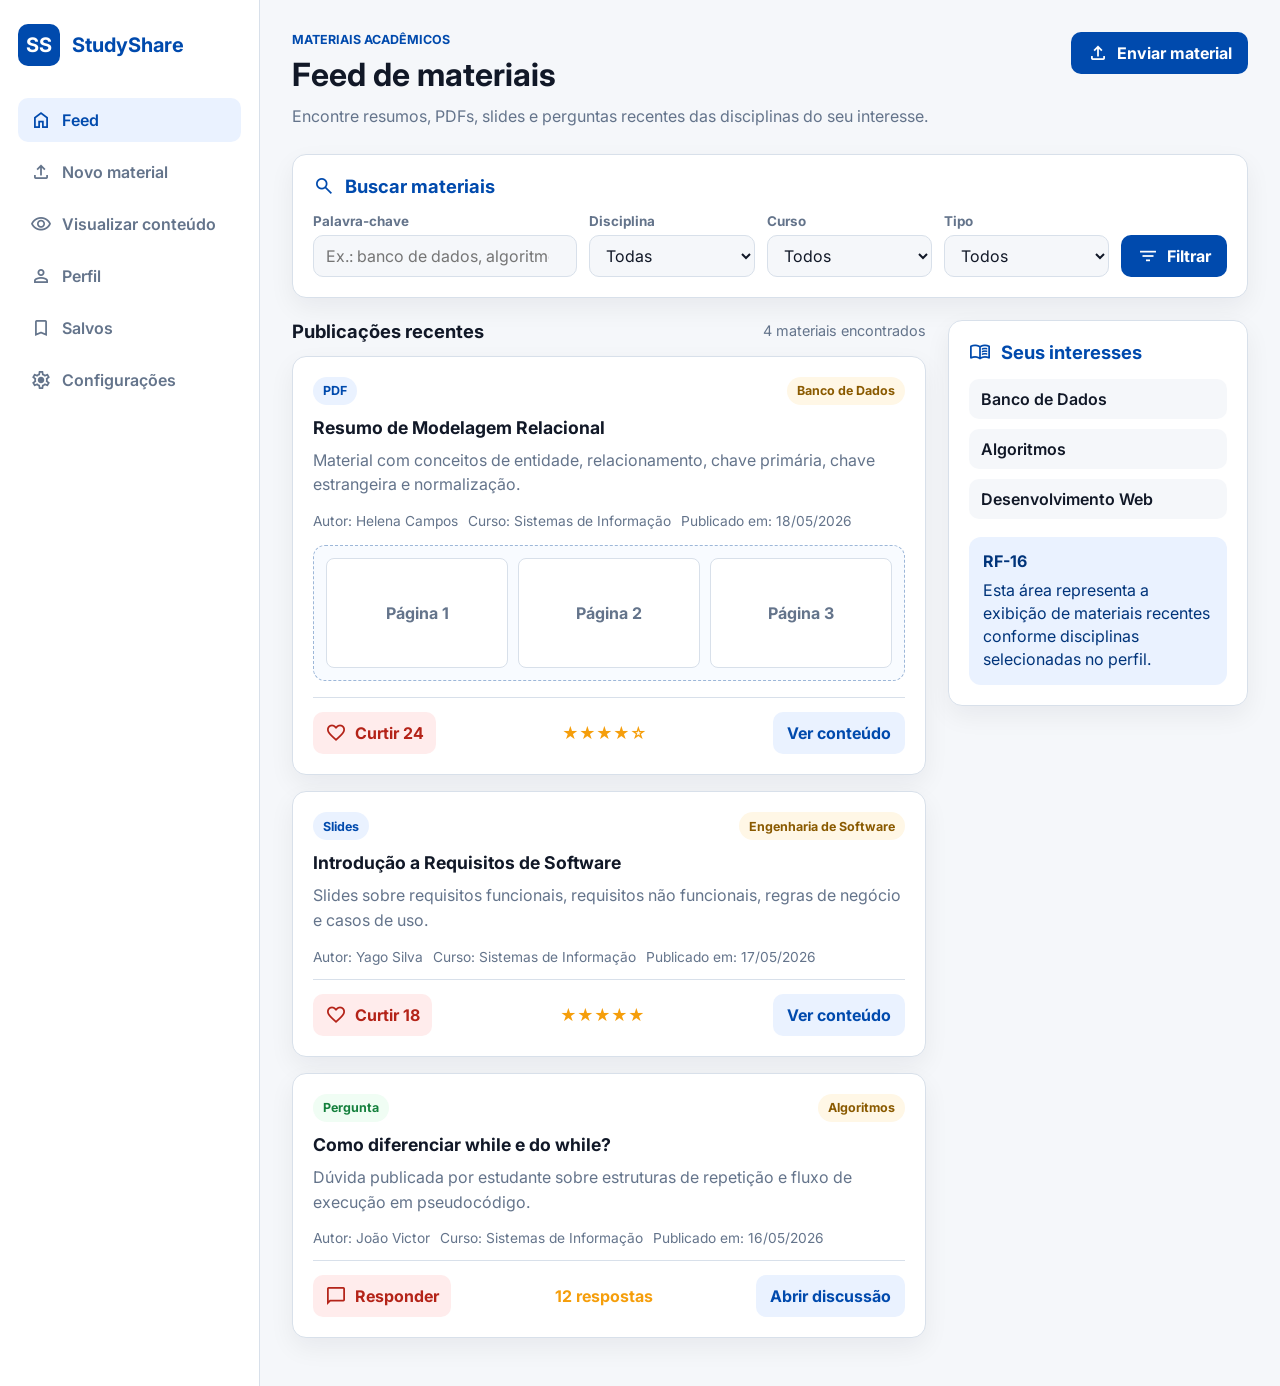
==== src/feed/index.html @ 22728f2d "Renomeia tela de feed para index" ====
<!DOCTYPE html>
<html lang="pt-BR">
<head>
  <meta charset="UTF-8">
  <meta name="viewport" content="width=device-width, initial-scale=1.0">
  <title>StudyShare - Feed</title>
  <link rel="preconnect" href="https://fonts.googleapis.com">
  <link rel="preconnect" href="https://fonts.gstatic.com" crossorigin>
  <link href="https://fonts.googleapis.com/css2?family=Inter:wght@400;500;600;700&display=swap" rel="stylesheet">
  <link href="https://fonts.googleapis.com/css2?family=Material+Symbols+Outlined&icon_names=home,search,settings,person,upload,bookmark,favorite,visibility,filter_list,download,star,description,menu_book,chat_bubble&display=block" rel="stylesheet">
  <link rel="stylesheet" href="feed.css">
</head>
<body>
  <aside class="sidebar">
    <a class="brand" href="index.html" aria-label="Página inicial StudyShare">
      <span class="brand-logo">SS</span>
      <span>StudyShare</span>
    </a>

    <nav class="side-nav" aria-label="Navegação principal">
      <a class="nav-item active" href="index.html">
        <span class="material-symbols-outlined">home</span>
        Feed
      </a>
      <a class="nav-item" href="../uploadArquivos/uploadArquivos.php">
        <span class="material-symbols-outlined">upload</span>
        Novo material
      </a>
      <a class="nav-item" href="../visualizacao-conteudo/visualizacao-conteudo.html">
        <span class="material-symbols-outlined">visibility</span>
        Visualizar conteúdo
      </a>
      <a class="nav-item" href="../login-e-perfil/perfil-usuario.html">
        <span class="material-symbols-outlined">person</span>
        Perfil
      </a>
      <a class="nav-item" href="#">
        <span class="material-symbols-outlined">bookmark</span>
        Salvos
      </a>
      <a class="nav-item" href="#">
        <span class="material-symbols-outlined">settings</span>
        Configurações
      </a>
    </nav>
  </aside>

  <main class="main-content">
    <header class="page-header">
      <div>
        <p class="eyebrow">Materiais acadêmicos</p>
        <h1>Feed de materiais</h1>
        <p class="header-description">
          Encontre resumos, PDFs, slides e perguntas recentes das disciplinas do seu interesse.
        </p>
      </div>

      <a class="primary-action" href="../uploadArquivos/uploadArquivos.php">
        <span class="material-symbols-outlined">upload</span>
        Enviar material
      </a>
    </header>

    <section class="search-panel" aria-labelledby="search-title">
      <div class="section-title">
        <span class="material-symbols-outlined">search</span>
        <h2 id="search-title">Buscar materiais</h2>
      </div>

      <form class="filters">
        <label class="field field-large">
          <span>Palavra-chave</span>
          <input type="search" name="busca" placeholder="Ex.: banco de dados, algoritmo, HTML">
        </label>

        <label class="field">
          <span>Disciplina</span>
          <select name="disciplina">
            <option>Todas</option>
            <option>Banco de Dados</option>
            <option>Algoritmos</option>
            <option>Engenharia de Software</option>
            <option>Desenvolvimento Web</option>
          </select>
        </label>

        <label class="field">
          <span>Curso</span>
          <select name="curso">
            <option>Todos</option>
            <option>Sistemas de Informação</option>
            <option>Análise e Desenvolvimento de Sistemas</option>
          </select>
        </label>

        <label class="field">
          <span>Tipo</span>
          <select name="tipo">
            <option>Todos</option>
            <option>PDF</option>
            <option>Resumo</option>
            <option>Slides</option>
            <option>Pergunta</option>
          </select>
        </label>

        <button class="filter-button" type="submit">
          <span class="material-symbols-outlined">filter_list</span>
          Filtrar
        </button>
      </form>
    </section>

    <section class="content-layout">
      <div class="feed-column">
        <div class="section-heading">
          <h2>Publicações recentes</h2>
          <span>4 materiais encontrados</span>
        </div>

        <article class="material-card">
          <div class="card-topline">
            <span class="tag">PDF</span>
            <span class="discipline">Banco de Dados</span>
          </div>
          <h3>Resumo de Modelagem Relacional</h3>
          <p>
            Material com conceitos de entidade, relacionamento, chave primária, chave estrangeira e normalização.
          </p>

          <div class="material-meta">
            <span>Autor: Helena Campos</span>
            <span>Curso: Sistemas de Informação</span>
            <span>Publicado em: 18/05/2026</span>
          </div>

          <div class="pdf-preview" aria-label="Prévia das primeiras páginas do PDF">
            <div class="preview-page">Página 1</div>
            <div class="preview-page">Página 2</div>
            <div class="preview-page">Página 3</div>
          </div>

          <footer class="card-actions">
            <button type="button">
              <span class="material-symbols-outlined">favorite</span>
              Curtir 24
            </button>
            <span class="rating" aria-label="Avaliação 4 de 5">★★★★☆</span>
            <a href="../visualizacao-conteudo/visualizacao-conteudo.html">
              Ver conteúdo
            </a>
          </footer>
        </article>

        <article class="material-card">
          <div class="card-topline">
            <span class="tag">Slides</span>
            <span class="discipline">Engenharia de Software</span>
          </div>
          <h3>Introdução a Requisitos de Software</h3>
          <p>
            Slides sobre requisitos funcionais, requisitos não funcionais, regras de negócio e casos de uso.
          </p>

          <div class="material-meta">
            <span>Autor: Yago Silva</span>
            <span>Curso: Sistemas de Informação</span>
            <span>Publicado em: 17/05/2026</span>
          </div>

          <footer class="card-actions">
            <button type="button">
              <span class="material-symbols-outlined">favorite</span>
              Curtir 18
            </button>
            <span class="rating" aria-label="Avaliação 5 de 5">★★★★★</span>
            <a href="../visualizacao-conteudo/visualizacao-conteudo.html">
              Ver conteúdo
            </a>
          </footer>
        </article>

        <article class="material-card question-card">
          <div class="card-topline">
            <span class="tag">Pergunta</span>
            <span class="discipline">Algoritmos</span>
          </div>
          <h3>Como diferenciar while e do while?</h3>
          <p>
            Dúvida publicada por estudante sobre estruturas de repetição e fluxo de execução em pseudocódigo.
          </p>

          <div class="material-meta">
            <span>Autor: João Victor</span>
            <span>Curso: Sistemas de Informação</span>
            <span>Publicado em: 16/05/2026</span>
          </div>

          <footer class="card-actions">
            <button type="button">
              <span class="material-symbols-outlined">chat_bubble</span>
              Responder
            </button>
            <span class="rating">12 respostas</span>
            <a href="../visualizacao-conteudo/visualizacao-conteudo.html">
              Abrir discussão
            </a>
          </footer>
        </article>
      </div>

      <aside class="interest-panel" aria-labelledby="interests-title">
        <div class="section-title">
          <span class="material-symbols-outlined">menu_book</span>
          <h2 id="interests-title">Seus interesses</h2>
        </div>

        <ul class="interest-list">
          <li>Banco de Dados</li>
          <li>Algoritmos</li>
          <li>Desenvolvimento Web</li>
        </ul>

        <div class="summary-card">
          <strong>RF-16</strong>
          <p>
            Esta área representa a exibição de materiais recentes conforme disciplinas selecionadas no perfil.
          </p>
        </div>
      </aside>
    </section>
  </main>
</body>
</html>
---- src/feed/feed.css ----
:root {
  --primary: #004AAD;
  --primary-dark: #00347A;
  --background: #F5F7FA;
  --surface: #FFFFFF;
  --text: #111827;
  --muted: #64748B;
  --line: #D8E0EA;
  --soft-blue: #EAF2FF;
  --warning: #F59E0B;
}

* {
  box-sizing: border-box;
}

body {
  margin: 0;
  min-height: 100vh;
  background: var(--background);
  color: var(--text);
  font-family: "Inter", Arial, sans-serif;
  display: flex;
}

a {
  color: inherit;
  text-decoration: none;
}

button,
input,
select {
  font: inherit;
}

.material-symbols-outlined {
  font-size: 22px;
  line-height: 1;
  vertical-align: middle;
}

.sidebar {
  width: 260px;
  min-height: 100vh;
  padding: 24px 18px;
  background: var(--surface);
  border-right: 1px solid var(--line);
  position: sticky;
  top: 0;
}

.brand {
  display: flex;
  align-items: center;
  gap: 12px;
  margin-bottom: 32px;
  color: var(--primary);
  font-size: 1.25rem;
  font-weight: 700;
}

.brand-logo {
  display: grid;
  place-items: center;
  width: 42px;
  height: 42px;
  border-radius: 10px;
  background: var(--primary);
  color: #fff;
}

.side-nav {
  display: grid;
  gap: 8px;
}

.nav-item {
  display: flex;
  align-items: center;
  gap: 10px;
  min-height: 44px;
  padding: 10px 12px;
  border-radius: 10px;
  color: var(--muted);
  font-weight: 600;
}

.nav-item:hover,
.nav-item.active {
  background: var(--soft-blue);
  color: var(--primary);
}

.main-content {
  flex: 1;
  min-width: 0;
  padding: 32px;
}

.page-header {
  display: flex;
  align-items: flex-start;
  justify-content: space-between;
  gap: 24px;
  margin-bottom: 24px;
}

.eyebrow {
  margin: 0 0 8px;
  color: var(--primary);
  font-size: 0.78rem;
  font-weight: 700;
  text-transform: uppercase;
}

h1,
h2,
h3,
p {
  margin-top: 0;
}

h1 {
  margin-bottom: 10px;
  font-size: 2rem;
}

h2 {
  margin-bottom: 0;
  font-size: 1.15rem;
}

h3 {
  margin-bottom: 10px;
  font-size: 1.1rem;
}

.header-description {
  max-width: 680px;
  margin-bottom: 0;
  color: var(--muted);
  line-height: 1.6;
}

.primary-action,
.filter-button,
.card-actions button,
.card-actions a {
  display: inline-flex;
  align-items: center;
  justify-content: center;
  gap: 8px;
  min-height: 42px;
  border: 0;
  border-radius: 10px;
  cursor: pointer;
  font-weight: 700;
}

.primary-action,
.filter-button {
  padding: 0 16px;
  background: var(--primary);
  color: #fff;
}

.primary-action:hover,
.filter-button:hover {
  background: var(--primary-dark);
}

.search-panel,
.material-card,
.interest-panel {
  background: var(--surface);
  border: 1px solid var(--line);
  border-radius: 14px;
  box-shadow: 0 10px 26px rgba(15, 23, 42, 0.06);
}

.search-panel {
  padding: 20px;
  margin-bottom: 22px;
}

.section-title,
.section-heading {
  display: flex;
  align-items: center;
  gap: 10px;
}

.section-title {
  margin-bottom: 16px;
  color: var(--primary);
}

.section-heading {
  justify-content: space-between;
  margin-bottom: 14px;
}

.section-heading span {
  color: var(--muted);
  font-size: 0.9rem;
}

.filters {
  display: grid;
  grid-template-columns: minmax(240px, 1.6fr) repeat(3, minmax(150px, 1fr)) auto;
  gap: 12px;
  align-items: end;
}

.field {
  display: grid;
  gap: 6px;
}

.field span {
  color: var(--muted);
  font-size: 0.84rem;
  font-weight: 700;
}

.field input,
.field select {
  width: 100%;
  min-height: 42px;
  padding: 9px 12px;
  border: 1px solid var(--line);
  border-radius: 10px;
  background: var(--background);
  color: var(--text);
}

.content-layout {
  display: grid;
  grid-template-columns: minmax(0, 1fr) 300px;
  gap: 22px;
  align-items: start;
}

.feed-column {
  min-width: 0;
}

.material-card {
  padding: 20px;
  margin-bottom: 16px;
}

.card-topline,
.material-meta,
.card-actions {
  display: flex;
  align-items: center;
  flex-wrap: wrap;
  gap: 10px;
}

.card-topline {
  justify-content: space-between;
  margin-bottom: 12px;
}

.tag,
.discipline {
  display: inline-flex;
  align-items: center;
  min-height: 28px;
  padding: 5px 10px;
  border-radius: 999px;
  font-size: 0.78rem;
  font-weight: 700;
}

.tag {
  background: var(--soft-blue);
  color: var(--primary);
}

.discipline {
  background: #FFF7E6;
  color: #8A5A00;
}

.material-card p {
  color: var(--muted);
  line-height: 1.55;
}

.material-meta {
  margin: 14px 0;
  color: var(--muted);
  font-size: 0.86rem;
}

.pdf-preview {
  display: grid;
  grid-template-columns: repeat(3, 1fr);
  gap: 10px;
  margin: 16px 0;
  padding: 12px;
  border: 1px dashed #9DB7D8;
  border-radius: 12px;
  background: #F8FBFF;
}

.preview-page {
  display: grid;
  place-items: center;
  min-height: 110px;
  border: 1px solid var(--line);
  border-radius: 8px;
  background: #fff;
  color: var(--muted);
  font-weight: 700;
}

.card-actions {
  justify-content: space-between;
  padding-top: 14px;
  border-top: 1px solid var(--line);
}

.card-actions button {
  padding: 0 12px;
  background: #FFECEC;
  color: #B42318;
}

.card-actions a {
  padding: 0 14px;
  background: var(--soft-blue);
  color: var(--primary);
}

.rating {
  color: var(--warning);
  font-weight: 700;
}

.question-card .tag {
  background: #F0FDF4;
  color: #15803D;
}

.interest-panel {
  padding: 20px;
  position: sticky;
  top: 24px;
}

.interest-list {
  display: grid;
  gap: 10px;
  padding: 0;
  margin: 0 0 18px;
  list-style: none;
}

.interest-list li {
  padding: 10px 12px;
  border-radius: 10px;
  background: var(--background);
  font-weight: 600;
}

.summary-card {
  padding: 14px;
  border-radius: 12px;
  background: var(--soft-blue);
  color: var(--primary-dark);
}

.summary-card p {
  margin: 8px 0 0;
  color: var(--primary-dark);
  line-height: 1.45;
}

@media (max-width: 980px) {
  body {
    display: block;
  }

  .sidebar {
    position: static;
    width: 100%;
    min-height: auto;
    border-right: 0;
    border-bottom: 1px solid var(--line);
  }

  .side-nav {
    grid-template-columns: repeat(auto-fit, minmax(160px, 1fr));
  }

  .main-content {
    padding: 22px;
  }

  .page-header,
  .content-layout {
    grid-template-columns: 1fr;
  }

  .page-header {
    display: grid;
  }

  .filters {
    grid-template-columns: 1fr;
  }

  .interest-panel {
    position: static;
  }
}

@media (max-width: 640px) {
  .pdf-preview {
    grid-template-columns: 1fr;
  }

  .card-actions {
    align-items: stretch;
    flex-direction: column;
  }

  .card-actions button,
  .card-actions a {
    width: 100%;
  }
}
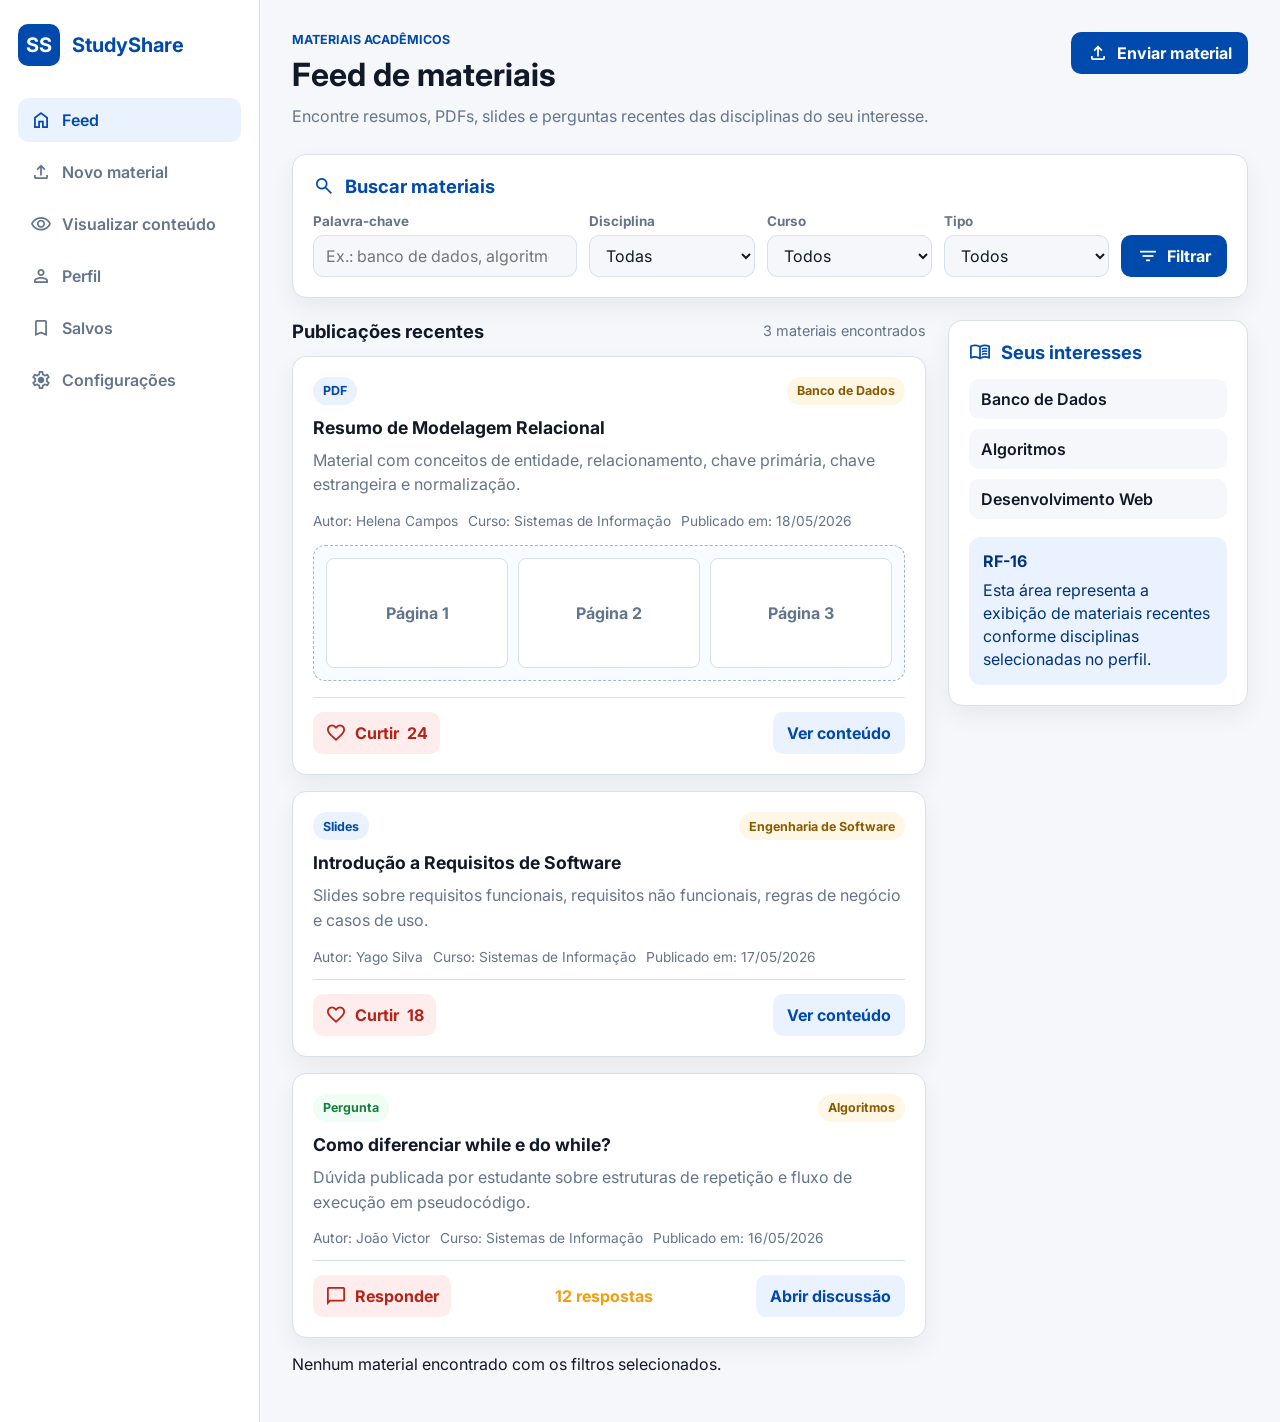
==== commit 5a419d62: "Integra JavaScript na tela de feed" ====
--- a/src/feed/index.html
+++ b/src/feed/index.html
@@ -9,6 +9,7 @@
   <link href="https://fonts.googleapis.com/css2?family=Inter:wght@400;500;600;700&display=swap" rel="stylesheet">
   <link href="https://fonts.googleapis.com/css2?family=Material+Symbols+Outlined&icon_names=home,search,settings,person,upload,bookmark,favorite,visibility,filter_list,download,star,description,menu_book,chat_bubble&display=block" rel="stylesheet">
   <link rel="stylesheet" href="feed.css">
+  <script src="feed.js" defer></script>
 </head>
 <body>
   <aside class="sidebar">
@@ -67,16 +68,16 @@
         <h2 id="search-title">Buscar materiais</h2>
       </div>
 
-      <form class="filters">
+      <form class="filters" id="feedFilters">
         <label class="field field-large">
           <span>Palavra-chave</span>
-          <input type="search" name="busca" placeholder="Ex.: banco de dados, algoritmo, HTML">
+          <input id="searchInput" type="search" name="busca" placeholder="Ex.: banco de dados, algoritmo, HTML">
         </label>
 
         <label class="field">
           <span>Disciplina</span>
-          <select name="disciplina">
-            <option>Todas</option>
+          <select id="disciplineFilter" name="disciplina">
+            <option value="">Todas</option>
             <option>Banco de Dados</option>
             <option>Algoritmos</option>
             <option>Engenharia de Software</option>
@@ -86,8 +87,8 @@
 
         <label class="field">
           <span>Curso</span>
-          <select name="curso">
-            <option>Todos</option>
+          <select id="courseFilter" name="curso">
+            <option value="">Todos</option>
             <option>Sistemas de Informação</option>
             <option>Análise e Desenvolvimento de Sistemas</option>
           </select>
@@ -95,8 +96,8 @@
 
         <label class="field">
           <span>Tipo</span>
-          <select name="tipo">
-            <option>Todos</option>
+          <select id="typeFilter" name="tipo">
+            <option value="">Todos</option>
             <option>PDF</option>
             <option>Resumo</option>
             <option>Slides</option>
@@ -115,10 +116,19 @@
       <div class="feed-column">
         <div class="section-heading">
           <h2>Publicações recentes</h2>
-          <span>4 materiais encontrados</span>
+          <span id="resultCount">3 materiais encontrados</span>
         </div>
 
-        <article class="material-card">
+        <article
+          class="material-card js-material-card"
+          data-id="material-1"
+          data-title="Resumo de Modelagem Relacional"
+          data-description="Material com conceitos de entidade, relacionamento, chave primária, chave estrangeira e normalização."
+          data-type="PDF"
+          data-discipline="Banco de Dados"
+          data-course="Sistemas de Informação"
+          data-author="Helena Campos"
+        >
           <div class="card-topline">
             <span class="tag">PDF</span>
             <span class="discipline">Banco de Dados</span>
@@ -141,18 +151,28 @@
           </div>
 
           <footer class="card-actions">
-            <button type="button">
+            <button class="like-button" type="button" data-base-likes="24" aria-pressed="false">
               <span class="material-symbols-outlined">favorite</span>
-              Curtir 24
+              <span class="like-label">Curtir</span>
+              <span class="like-count">24</span>
             </button>
-            <span class="rating" aria-label="Avaliação 4 de 5">★★★★☆</span>
+            <span class="rating js-rating" data-rating="4" aria-label="Avaliação 4 de 5"></span>
             <a href="../visualizacao-conteudo/visualizacao-conteudo.html">
               Ver conteúdo
             </a>
           </footer>
         </article>
 
-        <article class="material-card">
+        <article
+          class="material-card js-material-card"
+          data-id="material-2"
+          data-title="Introdução a Requisitos de Software"
+          data-description="Slides sobre requisitos funcionais, requisitos não funcionais, regras de negócio e casos de uso."
+          data-type="Slides"
+          data-discipline="Engenharia de Software"
+          data-course="Sistemas de Informação"
+          data-author="Yago Silva"
+        >
           <div class="card-topline">
             <span class="tag">Slides</span>
             <span class="discipline">Engenharia de Software</span>
@@ -169,18 +189,28 @@
           </div>
 
           <footer class="card-actions">
-            <button type="button">
+            <button class="like-button" type="button" data-base-likes="18" aria-pressed="false">
               <span class="material-symbols-outlined">favorite</span>
-              Curtir 18
+              <span class="like-label">Curtir</span>
+              <span class="like-count">18</span>
             </button>
-            <span class="rating" aria-label="Avaliação 5 de 5">★★★★★</span>
+            <span class="rating js-rating" data-rating="5" aria-label="Avaliação 5 de 5"></span>
             <a href="../visualizacao-conteudo/visualizacao-conteudo.html">
               Ver conteúdo
             </a>
           </footer>
         </article>
 
-        <article class="material-card question-card">
+        <article
+          class="material-card question-card js-material-card"
+          data-id="question-1"
+          data-title="Como diferenciar while e do while?"
+          data-description="Dúvida publicada por estudante sobre estruturas de repetição e fluxo de execução em pseudocódigo."
+          data-type="Pergunta"
+          data-discipline="Algoritmos"
+          data-course="Sistemas de Informação"
+          data-author="João Victor"
+        >
           <div class="card-topline">
             <span class="tag">Pergunta</span>
             <span class="discipline">Algoritmos</span>
@@ -207,6 +237,8 @@
             </a>
           </footer>
         </article>
+
+        <p class="empty-state" id="emptyState">Nenhum material encontrado com os filtros selecionados.</p>
       </div>
 
       <aside class="interest-panel" aria-labelledby="interests-title">
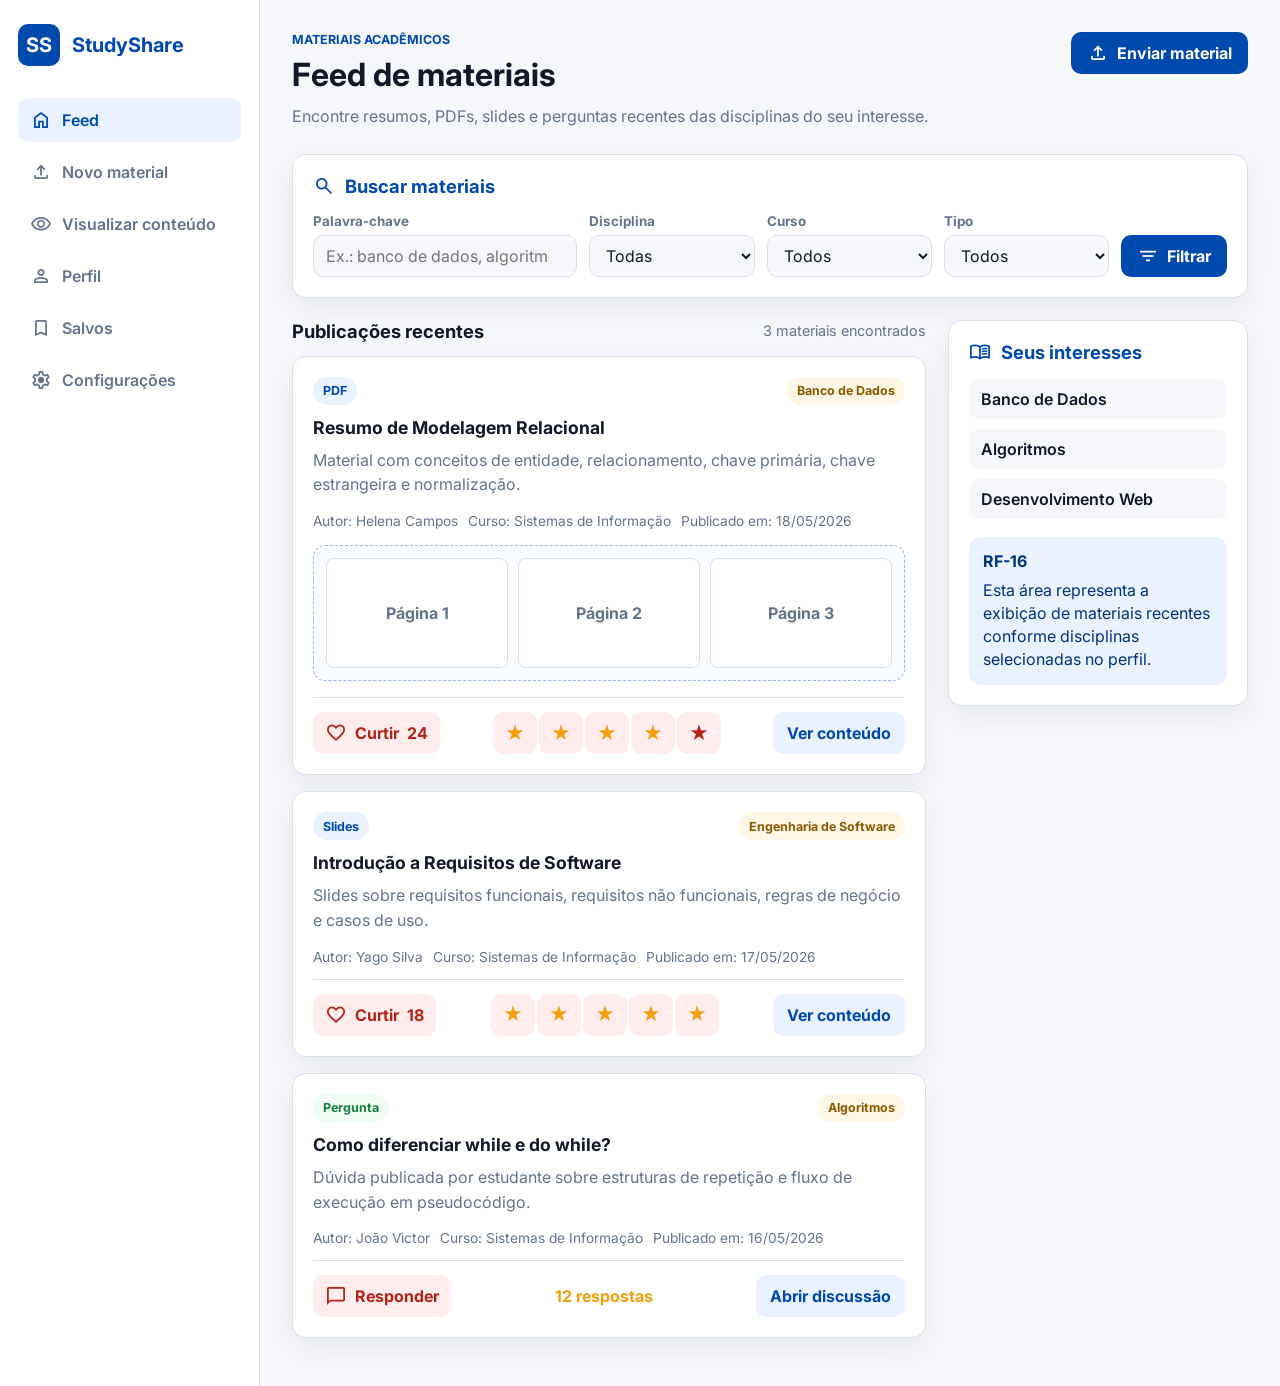
==== commit b094315e: "Atualização JS" ====
--- a/src/feed/index.html
+++ b/src/feed/index.html
@@ -39,7 +39,7 @@
         <span class="material-symbols-outlined">bookmark</span>
         Salvos
       </a>
-      <a class="nav-item" href="#">
+      <a class="nav-item" href="../administracao-conteudo/administracao-conteudo.html">
         <span class="material-symbols-outlined">settings</span>
         Configurações
       </a>
--- a/src/feed/feed.css
+++ b/src/feed/feed.css
@@ -251,6 +251,10 @@
   margin-bottom: 16px;
 }
 
+.material-card.is-hidden {
+  display: none;
+}
+
 .card-topline,
 .material-meta,
 .card-actions {
@@ -331,6 +335,11 @@
   color: #B42318;
 }
 
+.card-actions button.is-liked {
+  background: #FEE2E2;
+  color: #991B1B;
+}
+
 .card-actions a {
   padding: 0 14px;
   background: var(--soft-blue);
@@ -338,8 +347,43 @@
 }
 
 .rating {
+  display: inline-flex;
+  align-items: center;
+  gap: 2px;
   color: var(--warning);
   font-weight: 700;
+}
+
+.star-button {
+  min-height: auto;
+  padding: 0 1px;
+  border: 0;
+  background: transparent;
+  color: #CBD5E1;
+  cursor: pointer;
+  font-size: 1.2rem;
+  line-height: 1;
+}
+
+.star-button.is-active,
+.star-button:hover,
+.star-button:focus {
+  color: var(--warning);
+}
+
+.empty-state {
+  display: none;
+  padding: 20px;
+  border: 1px dashed var(--line);
+  border-radius: 12px;
+  background: var(--surface);
+  color: var(--muted);
+  font-weight: 700;
+  text-align: center;
+}
+
+.empty-state.is-visible {
+  display: block;
 }
 
 .question-card .tag {
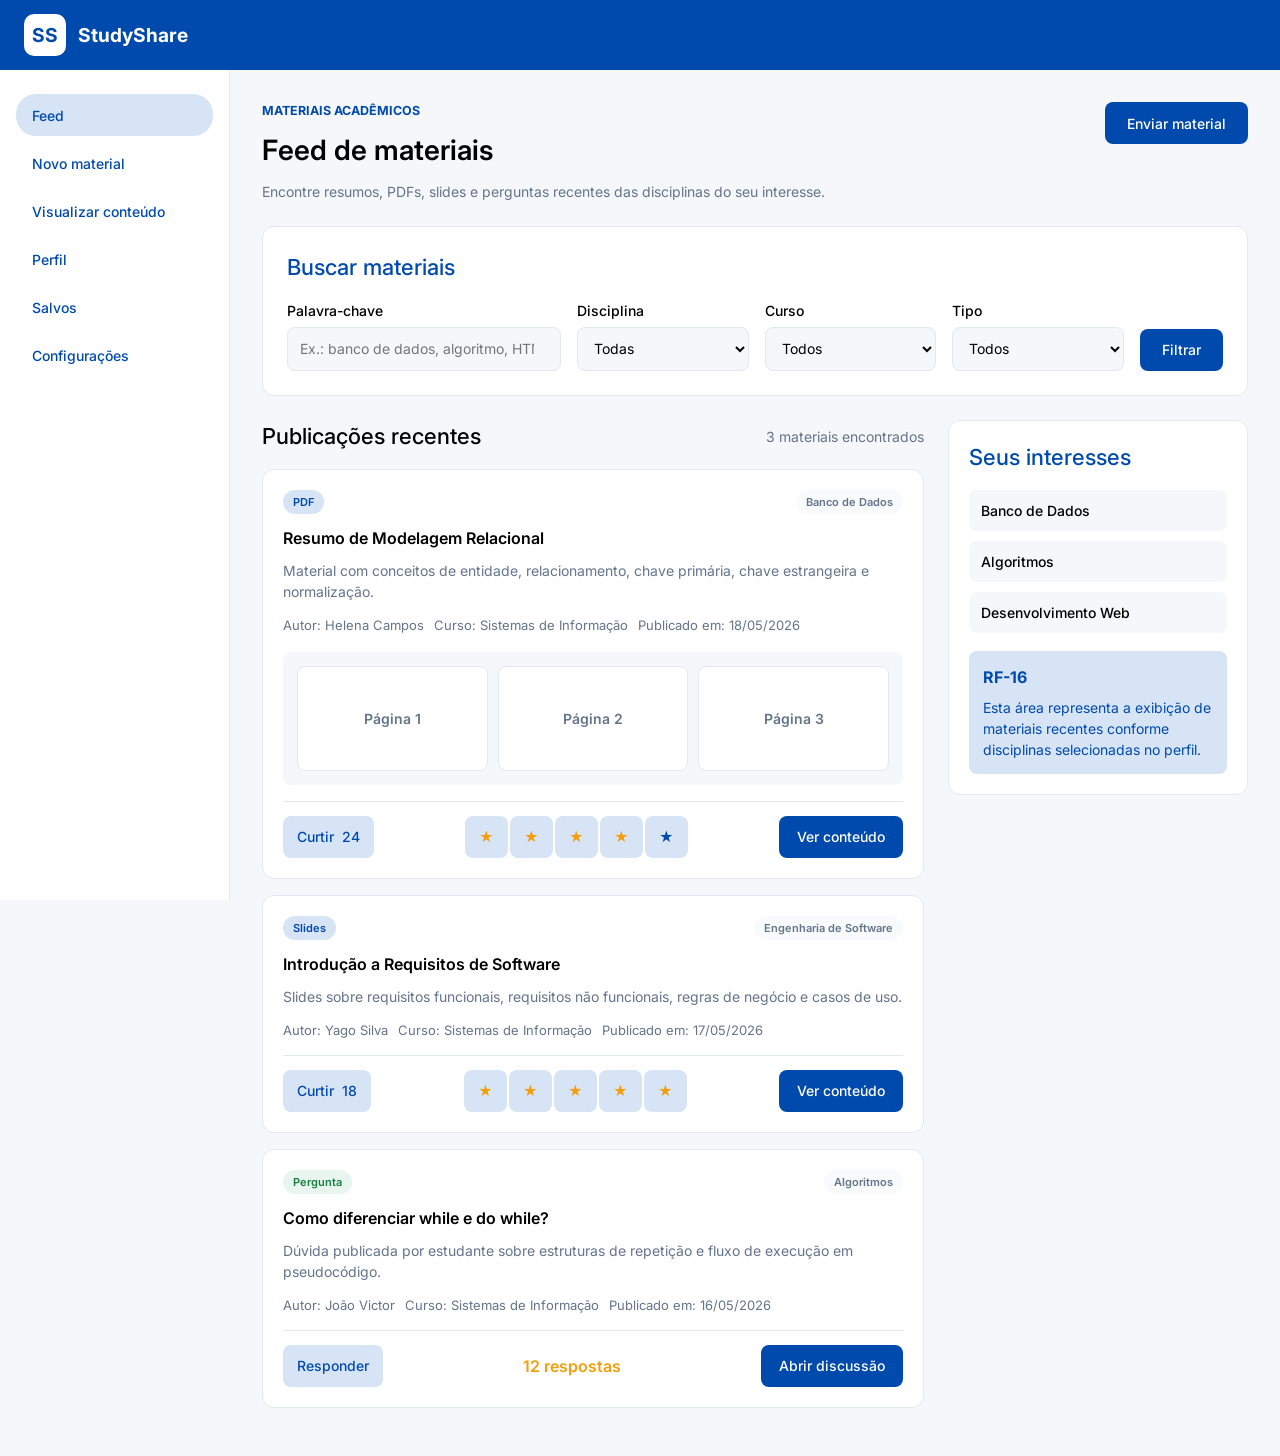
==== commit 344815c2: "Adiciona retorno para botoes pendentes do feed" ====
--- a/src/feed/index.html
+++ b/src/feed/index.html
@@ -23,7 +23,7 @@
         <span class="material-symbols-outlined">home</span>
         Feed
       </a>
-      <a class="nav-item" href="../uploadArquivos/uploadArquivos.php">
+      <a class="nav-item" href="../uploadArquivos/upload.html">
         <span class="material-symbols-outlined">upload</span>
         Novo material
       </a>
@@ -31,15 +31,15 @@
         <span class="material-symbols-outlined">visibility</span>
         Visualizar conteúdo
       </a>
-      <a class="nav-item" href="../login-e-perfil/perfil-usuario.html">
+      <a class="nav-item" href="../perfil/perfil-usuario.html">
         <span class="material-symbols-outlined">person</span>
         Perfil
       </a>
-      <a class="nav-item" href="#">
+      <a class="nav-item" href="#" data-feedback-message="A lista de materiais salvos sera integrada em uma proxima etapa.">
         <span class="material-symbols-outlined">bookmark</span>
         Salvos
       </a>
-      <a class="nav-item" href="../administracao-conteudo/administracao-conteudo.html">
+      <a class="nav-item" href="#" data-feedback-message="As configuracoes do usuario ainda estao em desenvolvimento.">
         <span class="material-symbols-outlined">settings</span>
         Configurações
       </a>
@@ -56,7 +56,7 @@
         </p>
       </div>
 
-      <a class="primary-action" href="../uploadArquivos/uploadArquivos.php">
+      <a class="primary-action" href="../uploadArquivos/upload.html">
         <span class="material-symbols-outlined">upload</span>
         Enviar material
       </a>
@@ -111,6 +111,8 @@
         </button>
       </form>
     </section>
+
+    <p class="interaction-feedback" id="interactionFeedback" role="status" aria-live="polite"></p>
 
     <section class="content-layout">
       <div class="feed-column">
@@ -227,7 +229,7 @@
           </div>
 
           <footer class="card-actions">
-            <button type="button">
+            <button type="button" data-feedback-message="A resposta da pergunta sera feita na tela de visualizacao de conteudo.">
               <span class="material-symbols-outlined">chat_bubble</span>
               Responder
             </button>
@@ -263,4 +265,4 @@
     </section>
   </main>
 </body>
-</html>+</html>
--- a/src/feed/feed.css
+++ b/src/feed/feed.css
@@ -1,26 +1,40 @@
 :root {
-  --primary: #004AAD;
-  --primary-dark: #00347A;
-  --background: #F5F7FA;
-  --surface: #FFFFFF;
-  --text: #111827;
-  --muted: #64748B;
-  --line: #D8E0EA;
-  --soft-blue: #EAF2FF;
+  --royal-blue: #004AAD;
+  --royal-blue-dark: #003B8A;
+  --white: #FFFFFF;
+  --off-white: #F5F7FA;
+  --deep-black: #000000;
+  --cinza-borda: #E2E8F0;
+  --cinza-texto: #64748B;
+  --soft-blue: #D6E4F5;
+  --soft-blue-hover: #C2D6F0;
   --warning: #F59E0B;
+  --danger: #B42318;
 }
 
 * {
   box-sizing: border-box;
+  margin: 0;
+  padding: 0;
 }
 
 body {
-  margin: 0;
   min-height: 100vh;
-  background: var(--background);
-  color: var(--text);
+  background: var(--off-white);
+  color: var(--deep-black);
   font-family: "Inter", Arial, sans-serif;
-  display: flex;
+  line-height: 1.5;
+}
+
+body::before {
+  content: "";
+  position: fixed;
+  top: 0;
+  right: 0;
+  left: 0;
+  height: 70px;
+  background: var(--royal-blue);
+  z-index: 5;
 }
 
 a {
@@ -35,66 +49,85 @@
 }
 
 .material-symbols-outlined {
-  font-size: 22px;
+  font-family: "Material Symbols Outlined";
+  display: none;
+  width: 0;
+  min-width: 0;
+  font-size: 24px;
+  font-weight: 400;
+  font-style: normal;
   line-height: 1;
+  text-align: center;
   vertical-align: middle;
 }
 
 .sidebar {
-  width: 260px;
-  min-height: 100vh;
-  padding: 24px 18px;
-  background: var(--surface);
-  border-right: 1px solid var(--line);
-  position: sticky;
+  position: fixed;
+  top: 70px;
+  bottom: 0;
+  left: 0;
+  z-index: 10;
+  display: flex;
+  width: 230px;
+  padding: 24px 16px;
+  background: var(--white);
+  border-right: 1px solid var(--cinza-borda);
+}
+
+.brand {
+  position: fixed;
   top: 0;
-}
-
-.brand {
+  left: 0;
+  z-index: 30;
   display: flex;
   align-items: center;
   gap: 12px;
-  margin-bottom: 32px;
-  color: var(--primary);
-  font-size: 1.25rem;
+  width: 230px;
+  height: 70px;
+  padding: 0 24px;
+  color: var(--white);
+  font-size: 1.2rem;
   font-weight: 700;
 }
 
 .brand-logo {
   display: grid;
-  place-items: center;
   width: 42px;
   height: 42px;
+  place-items: center;
   border-radius: 10px;
-  background: var(--primary);
-  color: #fff;
+  background: var(--white);
+  color: var(--royal-blue);
 }
 
 .side-nav {
-  display: grid;
-  gap: 8px;
+  display: flex;
+  flex: 1;
+  flex-direction: column;
+  gap: 6px;
 }
 
 .nav-item {
   display: flex;
-  align-items: center;
-  gap: 10px;
-  min-height: 44px;
-  padding: 10px 12px;
-  border-radius: 10px;
-  color: var(--muted);
-  font-weight: 600;
+  min-height: 42px;
+  align-items: center;
+  gap: 12px;
+  padding: 10px 16px;
+  border-radius: 20px;
+  color: var(--royal-blue);
+  font-size: 14px;
+  font-weight: 500;
+  transition: background-color 0.2s;
 }
 
 .nav-item:hover,
 .nav-item.active {
   background: var(--soft-blue);
-  color: var(--primary);
 }
 
 .main-content {
-  flex: 1;
-  min-width: 0;
+  margin-top: 70px;
+  margin-left: 230px;
   padding: 32px;
 }
 
@@ -107,40 +140,33 @@
 }
 
 .eyebrow {
-  margin: 0 0 8px;
-  color: var(--primary);
+  margin-bottom: 8px;
+  color: var(--royal-blue);
   font-size: 0.78rem;
   font-weight: 700;
   text-transform: uppercase;
 }
 
-h1,
-h2,
-h3,
-p {
-  margin-top: 0;
-}
-
 h1 {
   margin-bottom: 10px;
-  font-size: 2rem;
+  font-size: 28px;
+  font-weight: 600;
 }
 
 h2 {
-  margin-bottom: 0;
-  font-size: 1.15rem;
+  font-size: 22px;
+  font-weight: 500;
 }
 
 h3 {
-  margin-bottom: 10px;
-  font-size: 1.1rem;
+  font-size: 16px;
+  font-weight: 600;
 }
 
 .header-description {
   max-width: 680px;
-  margin-bottom: 0;
-  color: var(--muted);
-  line-height: 1.6;
+  color: var(--cinza-texto);
+  font-size: 14px;
 }
 
 .primary-action,
@@ -148,40 +174,40 @@
 .card-actions button,
 .card-actions a {
   display: inline-flex;
+  min-height: 42px;
   align-items: center;
   justify-content: center;
   gap: 8px;
-  min-height: 42px;
   border: 0;
-  border-radius: 10px;
+  border-radius: 8px;
   cursor: pointer;
-  font-weight: 700;
+  font-size: 14px;
+  font-weight: 500;
 }
 
 .primary-action,
 .filter-button {
-  padding: 0 16px;
-  background: var(--primary);
-  color: #fff;
+  padding: 0 22px;
+  background: var(--royal-blue);
+  color: var(--white);
 }
 
 .primary-action:hover,
 .filter-button:hover {
-  background: var(--primary-dark);
+  background: var(--royal-blue-dark);
 }
 
 .search-panel,
 .material-card,
 .interest-panel {
-  background: var(--surface);
-  border: 1px solid var(--line);
-  border-radius: 14px;
-  box-shadow: 0 10px 26px rgba(15, 23, 42, 0.06);
+  background: var(--white);
+  border: 1px solid var(--cinza-borda);
+  border-radius: 12px;
 }
 
 .search-panel {
-  padding: 20px;
-  margin-bottom: 22px;
+  padding: 24px;
+  margin-bottom: 24px;
 }
 
 .section-title,
@@ -193,53 +219,64 @@
 
 .section-title {
   margin-bottom: 16px;
-  color: var(--primary);
+  color: var(--royal-blue);
 }
 
 .section-heading {
   justify-content: space-between;
-  margin-bottom: 14px;
+  margin-bottom: 16px;
 }
 
 .section-heading span {
-  color: var(--muted);
-  font-size: 0.9rem;
+  color: var(--cinza-texto);
+  font-size: 14px;
 }
 
 .filters {
   display: grid;
-  grid-template-columns: minmax(240px, 1.6fr) repeat(3, minmax(150px, 1fr)) auto;
-  gap: 12px;
   align-items: end;
+  gap: 16px;
+  grid-template-columns: minmax(220px, 1.6fr) repeat(3, minmax(145px, 1fr)) auto;
 }
 
 .field {
-  display: grid;
+  display: flex;
+  flex-direction: column;
   gap: 6px;
 }
 
 .field span {
-  color: var(--muted);
-  font-size: 0.84rem;
-  font-weight: 700;
+  color: var(--deep-black);
+  font-size: 14px;
+  font-weight: 500;
 }
 
 .field input,
 .field select {
   width: 100%;
-  min-height: 42px;
-  padding: 9px 12px;
-  border: 1px solid var(--line);
-  border-radius: 10px;
-  background: var(--background);
-  color: var(--text);
+  min-height: 44px;
+  padding: 10px 12px;
+  border: 1px solid var(--cinza-borda);
+  border-radius: 8px;
+  outline: none;
+  background: var(--off-white);
+  color: var(--deep-black);
+  font-size: 14px;
+  transition: border-color 0.2s, background 0.2s, box-shadow 0.2s;
+}
+
+.field input:focus,
+.field select:focus {
+  border-color: var(--royal-blue);
+  background: var(--white);
+  box-shadow: 0 0 0 3px #D6E4F5;
 }
 
 .content-layout {
   display: grid;
+  align-items: start;
+  gap: 24px;
   grid-template-columns: minmax(0, 1fr) 300px;
-  gap: 22px;
-  align-items: start;
 }
 
 .feed-column {
@@ -272,78 +309,90 @@
 .tag,
 .discipline {
   display: inline-flex;
-  align-items: center;
-  min-height: 28px;
-  padding: 5px 10px;
-  border-radius: 999px;
-  font-size: 0.78rem;
-  font-weight: 700;
+  min-height: 24px;
+  align-items: center;
+  padding: 4px 10px;
+  border-radius: 12px;
+  font-size: 11px;
+  font-weight: 600;
 }
 
 .tag {
   background: var(--soft-blue);
-  color: var(--primary);
+  color: var(--royal-blue);
 }
 
 .discipline {
-  background: #FFF7E6;
-  color: #8A5A00;
+  background: #F8FAFC;
+  color: var(--cinza-texto);
+}
+
+.material-card h3 {
+  margin-bottom: 10px;
 }
 
 .material-card p {
-  color: var(--muted);
-  line-height: 1.55;
+  color: var(--cinza-texto);
+  font-size: 14px;
 }
 
 .material-meta {
   margin: 14px 0;
-  color: var(--muted);
-  font-size: 0.86rem;
+  color: var(--cinza-texto);
+  font-size: 13px;
 }
 
 .pdf-preview {
   display: grid;
-  grid-template-columns: repeat(3, 1fr);
   gap: 10px;
   margin: 16px 0;
-  padding: 12px;
-  border: 1px dashed #9DB7D8;
-  border-radius: 12px;
-  background: #F8FBFF;
+  padding: 14px;
+  border-radius: 8px;
+  background: var(--off-white);
+  grid-template-columns: repeat(3, 1fr);
 }
 
 .preview-page {
   display: grid;
+  min-height: 105px;
   place-items: center;
-  min-height: 110px;
-  border: 1px solid var(--line);
+  border: 1px solid var(--cinza-borda);
   border-radius: 8px;
-  background: #fff;
-  color: var(--muted);
-  font-weight: 700;
+  background: var(--white);
+  color: var(--cinza-texto);
+  font-size: 14px;
+  font-weight: 600;
 }
 
 .card-actions {
   justify-content: space-between;
   padding-top: 14px;
-  border-top: 1px solid var(--line);
+  border-top: 1px solid var(--cinza-borda);
 }
 
 .card-actions button {
-  padding: 0 12px;
-  background: #FFECEC;
-  color: #B42318;
-}
-
-.card-actions button.is-liked {
-  background: #FEE2E2;
-  color: #991B1B;
-}
-
-.card-actions a {
   padding: 0 14px;
   background: var(--soft-blue);
-  color: var(--primary);
+  color: var(--royal-blue);
+}
+
+.card-actions button:hover {
+  background: var(--soft-blue-hover);
+}
+
+.card-actions button.is-liked {
+  background: var(--royal-blue);
+  color: var(--white);
+}
+
+.card-actions a {
+  padding: 0 18px;
+  background: var(--royal-blue);
+  color: var(--white);
+}
+
+.card-actions a:hover {
+  background: var(--royal-blue-dark);
 }
 
 .rating {
@@ -351,7 +400,7 @@
   align-items: center;
   gap: 2px;
   color: var(--warning);
-  font-weight: 700;
+  font-weight: 600;
 }
 
 .star-button {
@@ -359,7 +408,7 @@
   padding: 0 1px;
   border: 0;
   background: transparent;
-  color: #CBD5E1;
+  color: #B8CEEC;
   cursor: pointer;
   font-size: 1.2rem;
   line-height: 1;
@@ -374,11 +423,12 @@
 .empty-state {
   display: none;
   padding: 20px;
-  border: 1px dashed var(--line);
+  border: 1px dashed var(--cinza-borda);
   border-radius: 12px;
-  background: var(--surface);
-  color: var(--muted);
-  font-weight: 700;
+  background: var(--white);
+  color: var(--cinza-texto);
+  font-size: 14px;
+  font-weight: 600;
   text-align: center;
 }
 
@@ -387,63 +437,74 @@
 }
 
 .question-card .tag {
-  background: #F0FDF4;
+  background: #E8F6EF;
   color: #15803D;
 }
 
 .interest-panel {
+  position: sticky;
+  top: 94px;
   padding: 20px;
-  position: sticky;
-  top: 24px;
 }
 
 .interest-list {
   display: grid;
   gap: 10px;
-  padding: 0;
   margin: 0 0 18px;
   list-style: none;
 }
 
 .interest-list li {
   padding: 10px 12px;
-  border-radius: 10px;
-  background: var(--background);
-  font-weight: 600;
+  border-radius: 8px;
+  background: var(--off-white);
+  font-size: 14px;
+  font-weight: 500;
 }
 
 .summary-card {
   padding: 14px;
-  border-radius: 12px;
+  border-radius: 8px;
   background: var(--soft-blue);
-  color: var(--primary-dark);
+  color: var(--royal-blue);
 }
 
 .summary-card p {
-  margin: 8px 0 0;
-  color: var(--primary-dark);
-  line-height: 1.45;
+  margin-top: 8px;
+  color: var(--royal-blue);
+  font-size: 14px;
 }
 
 @media (max-width: 980px) {
-  body {
-    display: block;
+  body::before,
+  .brand {
+    position: static;
+  }
+
+  body::before {
+    display: none;
+  }
+
+  .brand {
+    width: 100%;
+    background: var(--royal-blue);
   }
 
   .sidebar {
     position: static;
     width: 100%;
-    min-height: auto;
     border-right: 0;
-    border-bottom: 1px solid var(--line);
+    border-bottom: 1px solid var(--cinza-borda);
   }
 
   .side-nav {
-    grid-template-columns: repeat(auto-fit, minmax(160px, 1fr));
+    display: grid;
+    grid-template-columns: repeat(auto-fit, minmax(150px, 1fr));
   }
 
   .main-content {
-    padding: 22px;
+    margin: 0;
+    padding: 24px;
   }
 
   .page-header,
@@ -465,6 +526,10 @@
 }
 
 @media (max-width: 640px) {
+  .main-content {
+    padding: 16px;
+  }
+
   .pdf-preview {
     grid-template-columns: 1fr;
   }
